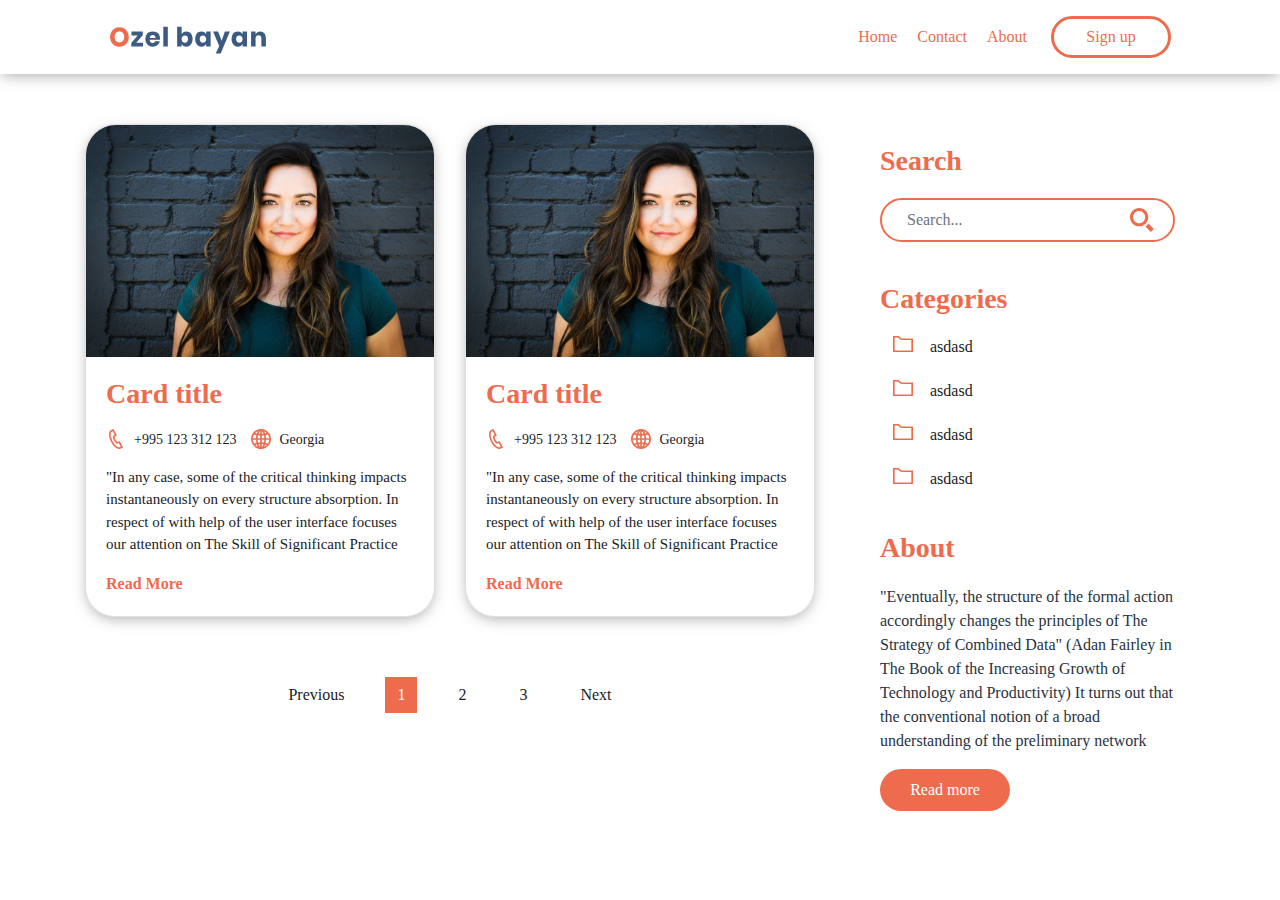
==== index.html @ 2fe091b3 "homepage" ====
<!DOCTYPE html>
<html>
<head>
<title>Turkey</title>
<meta name="viewport" content="width=device-width, initial-scale=1, shrink-to-fit=no">
<script src="https://code.jquery.com/jquery-3.4.1.slim.min.js" integrity="sha384-J6qa4849blE2+poT4WnyKhv5vZF5SrPo0iEjwBvKU7imGFAV0wwj1yYfoRSJoZ+n" crossorigin="anonymous"></script>
<script src="https://cdn.jsdelivr.net/npm/popper.js@1.16.0/dist/umd/popper.min.js" integrity="sha384-Q6E9RHvbIyZFJoft+2mJbHaEWldlvI9IOYy5n3zV9zzTtmI3UksdQRVvoxMfooAo" crossorigin="anonymous"></script>
<script src="https://stackpath.bootstrapcdn.com/bootstrap/4.4.1/js/bootstrap.min.js" integrity="sha384-wfSDF2E50Y2D1uUdj0O3uMBJnjuUD4Ih7YwaYd1iqfktj0Uod8GCExl3Og8ifwB6" crossorigin="anonymous"></script>
<link rel="stylesheet" type="text/css" href="css/bootstrap.min.css">
<link rel="stylesheet" type="text/css" href="css/styles.css">
</head>
<body>
<header>
	<div class="container">
		<div class="d-flex flex-column flex-md-row align-items-center p-3 px-md-4 mb-3 bg-white">
			<div class="my-0 mr-md-auto logo">
				<a href="">
					<img src="img/logo.svg">
				</a>
			</div>
		  <nav class="my-2 my-md-0 mr-md-3">
		    <a class="p-2" href="#">Home</a>
		    <a class="p-2" href="#">Contact</a>
		    <a class="p-2" href="#">About</a>
		  </nav>
		  <a class="btn btn-outline-primary s button" href="#">Sign up</a>
		</div>
	</div>
</header>

<content class="articles">
	<div class="container">
		<div class="row">
			<div class="col-lg-8 arts" style="display: flex;">
				<div class="articles-div">
				<article class="col-md">
					<div class="card">
					  <img src="img/1.jpeg" class="card-img-top">
					  <div class="card-body">
					    <h5 class="card-title">Card title</h5>
					    <div class="info">
					    	<div>
					    		<svg class="icon" xmlns="http://www.w3.org/2000/svg" width="24" height="24"  viewBox="0 0 24 24"><path d="M6.176 1.322l2.844-1.322 4.041 7.89-2.724 1.341c-.538 1.259 2.159 6.289 3.297 6.372.09-.058 2.671-1.328 2.671-1.328l4.11 7.932s-2.764 1.354-2.854 1.396c-7.862 3.591-19.103-18.258-11.385-22.281zm1.929 1.274l-1.023.504c-5.294 2.762 4.177 21.185 9.648 18.686l.971-.474-2.271-4.383-1.026.5c-3.163 1.547-8.262-8.219-5.055-9.938l1.007-.497-2.251-4.398z"/></svg>
					    		<span>+995 123 312 123</span>
					    	</div>
					    	<div>
					    		<svg class="icon" xmlns="http://www.w3.org/2000/svg" width="24" height="24" viewBox="0 0 24 24"><path d="M12 0c-6.627 0-12 5.373-12 12s5.373 12 12 12 12-5.373 12-12-5.373-12-12-12zm1 16.057v-3.057h2.994c-.059 1.143-.212 2.24-.456 3.279-.823-.12-1.674-.188-2.538-.222zm1.957 2.162c-.499 1.33-1.159 2.497-1.957 3.456v-3.62c.666.028 1.319.081 1.957.164zm-1.957-7.219v-3.015c.868-.034 1.721-.103 2.548-.224.238 1.027.389 2.111.446 3.239h-2.994zm0-5.014v-3.661c.806.969 1.471 2.15 1.971 3.496-.642.084-1.3.137-1.971.165zm2.703-3.267c1.237.496 2.354 1.228 3.29 2.146-.642.234-1.311.442-2.019.607-.344-.992-.775-1.91-1.271-2.753zm-7.241 13.56c-.244-1.039-.398-2.136-.456-3.279h2.994v3.057c-.865.034-1.714.102-2.538.222zm2.538 1.776v3.62c-.798-.959-1.458-2.126-1.957-3.456.638-.083 1.291-.136 1.957-.164zm-2.994-7.055c.057-1.128.207-2.212.446-3.239.827.121 1.68.19 2.548.224v3.015h-2.994zm1.024-5.179c.5-1.346 1.165-2.527 1.97-3.496v3.661c-.671-.028-1.329-.081-1.97-.165zm-2.005-.35c-.708-.165-1.377-.373-2.018-.607.937-.918 2.053-1.65 3.29-2.146-.496.844-.927 1.762-1.272 2.753zm-.549 1.918c-.264 1.151-.434 2.36-.492 3.611h-3.933c.165-1.658.739-3.197 1.617-4.518.88.361 1.816.67 2.808.907zm.009 9.262c-.988.236-1.92.542-2.797.9-.89-1.328-1.471-2.879-1.637-4.551h3.934c.058 1.265.231 2.488.5 3.651zm.553 1.917c.342.976.768 1.881 1.257 2.712-1.223-.49-2.326-1.211-3.256-2.115.636-.229 1.299-.435 1.999-.597zm9.924 0c.7.163 1.362.367 1.999.597-.931.903-2.034 1.625-3.257 2.116.489-.832.915-1.737 1.258-2.713zm.553-1.917c.27-1.163.442-2.386.501-3.651h3.934c-.167 1.672-.748 3.223-1.638 4.551-.877-.358-1.81-.664-2.797-.9zm.501-5.651c-.058-1.251-.229-2.46-.492-3.611.992-.237 1.929-.546 2.809-.907.877 1.321 1.451 2.86 1.616 4.518h-3.933z"/></svg>
					    		<span>Georgia</span>
					    	</div>
					    </div>
					    <p class="card-text">"In any case, some of the critical thinking impacts instantaneously on every structure absorption. In respect of with help of the user interface focuses our attention on The Skill of Significant Practice</p>
					    <a href="#" class="more">Read More</a>
					  </div>
					</div>
				</article>
				<article class="col-md">
					<div class="card">
					  <img src="img/1.jpeg" class="card-img-top">
					  <div class="card-body">
					    <h5 class="card-title">Card title</h5>
					    <div class="info">
					    	<div>
					    		<svg class="icon" xmlns="http://www.w3.org/2000/svg" width="24" height="24"  viewBox="0 0 24 24"><path d="M6.176 1.322l2.844-1.322 4.041 7.89-2.724 1.341c-.538 1.259 2.159 6.289 3.297 6.372.09-.058 2.671-1.328 2.671-1.328l4.11 7.932s-2.764 1.354-2.854 1.396c-7.862 3.591-19.103-18.258-11.385-22.281zm1.929 1.274l-1.023.504c-5.294 2.762 4.177 21.185 9.648 18.686l.971-.474-2.271-4.383-1.026.5c-3.163 1.547-8.262-8.219-5.055-9.938l1.007-.497-2.251-4.398z"/></svg>
					    		<span>+995 123 312 123</span>
					    	</div>
					    	<div>
					    		<svg class="icon" xmlns="http://www.w3.org/2000/svg" width="24" height="24" viewBox="0 0 24 24"><path d="M12 0c-6.627 0-12 5.373-12 12s5.373 12 12 12 12-5.373 12-12-5.373-12-12-12zm1 16.057v-3.057h2.994c-.059 1.143-.212 2.24-.456 3.279-.823-.12-1.674-.188-2.538-.222zm1.957 2.162c-.499 1.33-1.159 2.497-1.957 3.456v-3.62c.666.028 1.319.081 1.957.164zm-1.957-7.219v-3.015c.868-.034 1.721-.103 2.548-.224.238 1.027.389 2.111.446 3.239h-2.994zm0-5.014v-3.661c.806.969 1.471 2.15 1.971 3.496-.642.084-1.3.137-1.971.165zm2.703-3.267c1.237.496 2.354 1.228 3.29 2.146-.642.234-1.311.442-2.019.607-.344-.992-.775-1.91-1.271-2.753zm-7.241 13.56c-.244-1.039-.398-2.136-.456-3.279h2.994v3.057c-.865.034-1.714.102-2.538.222zm2.538 1.776v3.62c-.798-.959-1.458-2.126-1.957-3.456.638-.083 1.291-.136 1.957-.164zm-2.994-7.055c.057-1.128.207-2.212.446-3.239.827.121 1.68.19 2.548.224v3.015h-2.994zm1.024-5.179c.5-1.346 1.165-2.527 1.97-3.496v3.661c-.671-.028-1.329-.081-1.97-.165zm-2.005-.35c-.708-.165-1.377-.373-2.018-.607.937-.918 2.053-1.65 3.29-2.146-.496.844-.927 1.762-1.272 2.753zm-.549 1.918c-.264 1.151-.434 2.36-.492 3.611h-3.933c.165-1.658.739-3.197 1.617-4.518.88.361 1.816.67 2.808.907zm.009 9.262c-.988.236-1.92.542-2.797.9-.89-1.328-1.471-2.879-1.637-4.551h3.934c.058 1.265.231 2.488.5 3.651zm.553 1.917c.342.976.768 1.881 1.257 2.712-1.223-.49-2.326-1.211-3.256-2.115.636-.229 1.299-.435 1.999-.597zm9.924 0c.7.163 1.362.367 1.999.597-.931.903-2.034 1.625-3.257 2.116.489-.832.915-1.737 1.258-2.713zm.553-1.917c.27-1.163.442-2.386.501-3.651h3.934c-.167 1.672-.748 3.223-1.638 4.551-.877-.358-1.81-.664-2.797-.9zm.501-5.651c-.058-1.251-.229-2.46-.492-3.611.992-.237 1.929-.546 2.809-.907.877 1.321 1.451 2.86 1.616 4.518h-3.933z"/></svg>
					    		<span>Georgia</span>
					    	</div>
					    </div>
					    <p class="card-text">"In any case, some of the critical thinking impacts instantaneously on every structure absorption. In respect of with help of the user interface focuses our attention on The Skill of Significant Practice</p>
					    <a href="#" class="more">Read More</a>
					  </div>
					</div>
				</article>
				</div>
				<div class="pagination">
					<nav aria-label="Page navigation example">
					  <ul class="pagination">
					    <li class="page-item"><a class="page-link" href="#">Previous</a></li>
					    <li class="page-item"><a class="page-link active" href="#">1</a></li>
					    <li class="page-item"><a class="page-link" href="#">2</a></li>
					    <li class="page-item"><a class="page-link" href="#">3</a></li>
					    <li class="page-item"><a class="page-link" href="#">Next</a></li>
					  </ul>
					</nav>
				</div>
			</div>
			<div class="col-lg-4 aside">
				<div class="card mb-4 search">
	              <div class="card-body">
	                <h4 class="card-title">Search</h4>
	               	<form>
	               		 <div class="form-group">
						    <input type="email" class="form-control search-input" placeholder="Search...">
						    <button>
							    	<svg xmlns="http://www.w3.org/2000/svg" width="24" height="24" viewBox="0 0 24 24"><path d="M9.145 18.29c-5.042 0-9.145-4.102-9.145-9.145s4.103-9.145 9.145-9.145 9.145 4.103 9.145 9.145-4.102 9.145-9.145 9.145zm0-15.167c-3.321 0-6.022 2.702-6.022 6.022s2.702 6.022 6.022 6.022 6.023-2.702 6.023-6.022-2.702-6.022-6.023-6.022zm9.263 12.443c-.817 1.176-1.852 2.188-3.046 2.981l5.452 5.453 3.014-3.013-5.42-5.421z"/></svg>
						    </button>
						  </div>
	               	</form>
	              </div>
	            </div>
	            <div class="card mb-4 categories">
	              <div class="card-body">
	                <h4 class="card-title">Categories</h4>
	               	<div>
	               		<ul>
	               			<li><a href="#">asdasd</a></li>
	               			<li><a href="#">asdasd</a></li>
	               			<li><a href="#">asdasd</a></li>
	               			<li><a href="#">asdasd</a></li>
	               		</ul>
	               	</div>
	              </div>
	            </div>
				<div class="card mb-4">
	              <div class="card-body">
	                <h4 class="card-title">About</h4>
	                <p class="card-text">"Eventually, the structure of the formal action accordingly changes the principles of The Strategy of Combined Data" 
					(Adan Fairley in The Book of the Increasing Growth of Technology and Productivity) 
					It turns out that the conventional notion of a broad understanding of the preliminary network</p>
					<a href="" class="btn btn-primary button">Read more</a>
	              </div>
	            </div>
			</div>
		</div>
	</div>
</content>
<script type="text/javascript" src="js/script.js"></script>
</body>
</html>
---- css/styles.css ----
body {
	font-family: 'Poppins';
}
header {
	box-shadow: 0 4px 13px -2px rgb(100,100,100, 0.5);
	margin-bottom: 50px;
}
header nav a{
	color: #EE6C4D;
}
header nav a:hover {
	text-decoration: none;
	color: #1B1B1E;
	transition: 1s;
}
header .logo img {
	width: 160px;
}
header .button {
	color: #EE6C4D;
	border-color: #EE6C4D;
	border-width: 3px;
	width: 120px;
	border-radius: 30px;
}
header .button:hover {
	background: #EE6C4D;
	border-color: #EE6C4D;
}
.arts {
	flex-direction: column;
	margin-bottom: 30px;
}
.articles-div {
	display: flex;
}
.articles article {
	height: auto;
	margin-left: 30px;
	padding: 0;
}
.articles article:hover > .card{
	cursor: pointer;
	background: #EE6C4D;
	transition: .5s;
}
.articles article:hover > .card {
	transform: translateY(-5px) scale(1.005) translateZ(0);
	box-shadow: 0 9px 20px 5px rgb(100,100,100, 0.5);
}
.articles article:hover > .card .card-title,
.articles article:hover > .card .card-text,
.articles article:hover > .card .info div span,
.articles article:hover > .card .more {
	color: #fff;
	transition: all .5s ease-out;
}
.articles article:hover > .card .info div svg{
	fill: #fff;
	transition: .5s;
}
.articles article:nth-child(1) {
	margin-left: 0;
}
.articles article .card {
	box-shadow: 0 4px 13px -2px rgb(100,100,100, 0.5);
	border-radius: 30px;
	width: 100%;
	background: transparent;
}
.articles article .card-img-top {
	border-radius: 30px 30px 0 0;
}
.articles article .card .card-title {
	color: #EE6C4D;
	font-weight: 700;
	font-size: 28px;
	margin-bottom: 18px;
}
.articles article .card .info {
	margin-bottom: 16px;
	display: flex;
}
.articles article .card .info div:nth-child(1) {
	margin-left: 0;
	cursor: pointer;
}
.articles article .card .info div {
	display: flex;
	margin-left: 15px;
}
.articles article .card .info .icon {
	width: 20px;
	height: 20px;
	fill: #EE6C4D;
}
.articles article .card .info span {
	font-size: 14px;
	color: #1B1B1E;
	margin-left: 8px;
}
.articles article .card .card-text {
	font-size: 15px;
	color: #1B1B1E;
}
.articles article .card .more {
	font-weight: bold;
	color: #EE6C4D;
}
.articles article .card .more:hover {
	text-decoration: none;
	color: #1B1B1E;
	transition: 1s;
}
.aside {
	padding-left: 30px;
}
.aside .card:nth-child(1) {
	margin-top: 0;
}
.aside .card{
	background: transparent;
	border: 0;
	margin-top: -40px;
}
.aside .card .card-title {
	margin-bottom: 20px;
	color: #EE6C4D;
	font-weight: 700;
	font-size: 28px;
}
.aside .card .card-text {
	color: #293241;
}
.aside .card .button {
	border: 0;
	border-radius: 30px;
	width: 130px;
	font-size: 16px;
    padding: 0.575rem 1rem;
	background: #EE6C4D;
}
.aside .card .button:hover {
	background: transparent;
	border: 2px solid #EE6C4D;
	color: #EE6C4D;
	transition: .5s;
}
.aside .card .search-input {
	border-color: #EE6C4D;
	border-width: 2px;
	color: #EE6C4D;
	border-radius: 130px;
    padding-top: 20px;
    padding-bottom: 20px;
    padding-left: 25px;
}
.aside .search form .form-group {
	display: flex;
	align-items: center;
}
.aside .search form button {
	background: transparent;
	border: 0;
	position: absolute;
	right: 35px;
}
.aside .search form button svg{
	fill: #EE6C4D;
}
.aside .categories ul li {
	list-style-image: url('../img/icons/ul.png');
	padding-left: 10px;
	margin-top: 20px;
}
.aside .categories ul li a {
	color: #1B1B1E;
}
@media only screen and (max-width: 1000px) {
.articles-div {
	flex-direction: column;
}
.articles article {
	margin-left: 0;
	margin-top: 30px;
}
}
@media only screen and (max-width: 991px) {
.aside {
	padding-left: 0;
}
}
.articles .pagination {
	justify-content: center;
	margin: 30px;
}
.articles .pagination ul li:nth-child(1) {
	margin-left: 0;
}
.articles .pagination ul li{
	margin-left: 30px;
}
.articles .pagination .page-link {
	border: 0;
	color: #1B1B1E;
}
.articles .pagination .page-link:hover {
	color: #fff;
	transition: .5s;
	background: #EE6C4D;
}
.articles .pagination .active {
	color: #fff;
	background: #EE6C4D;
}
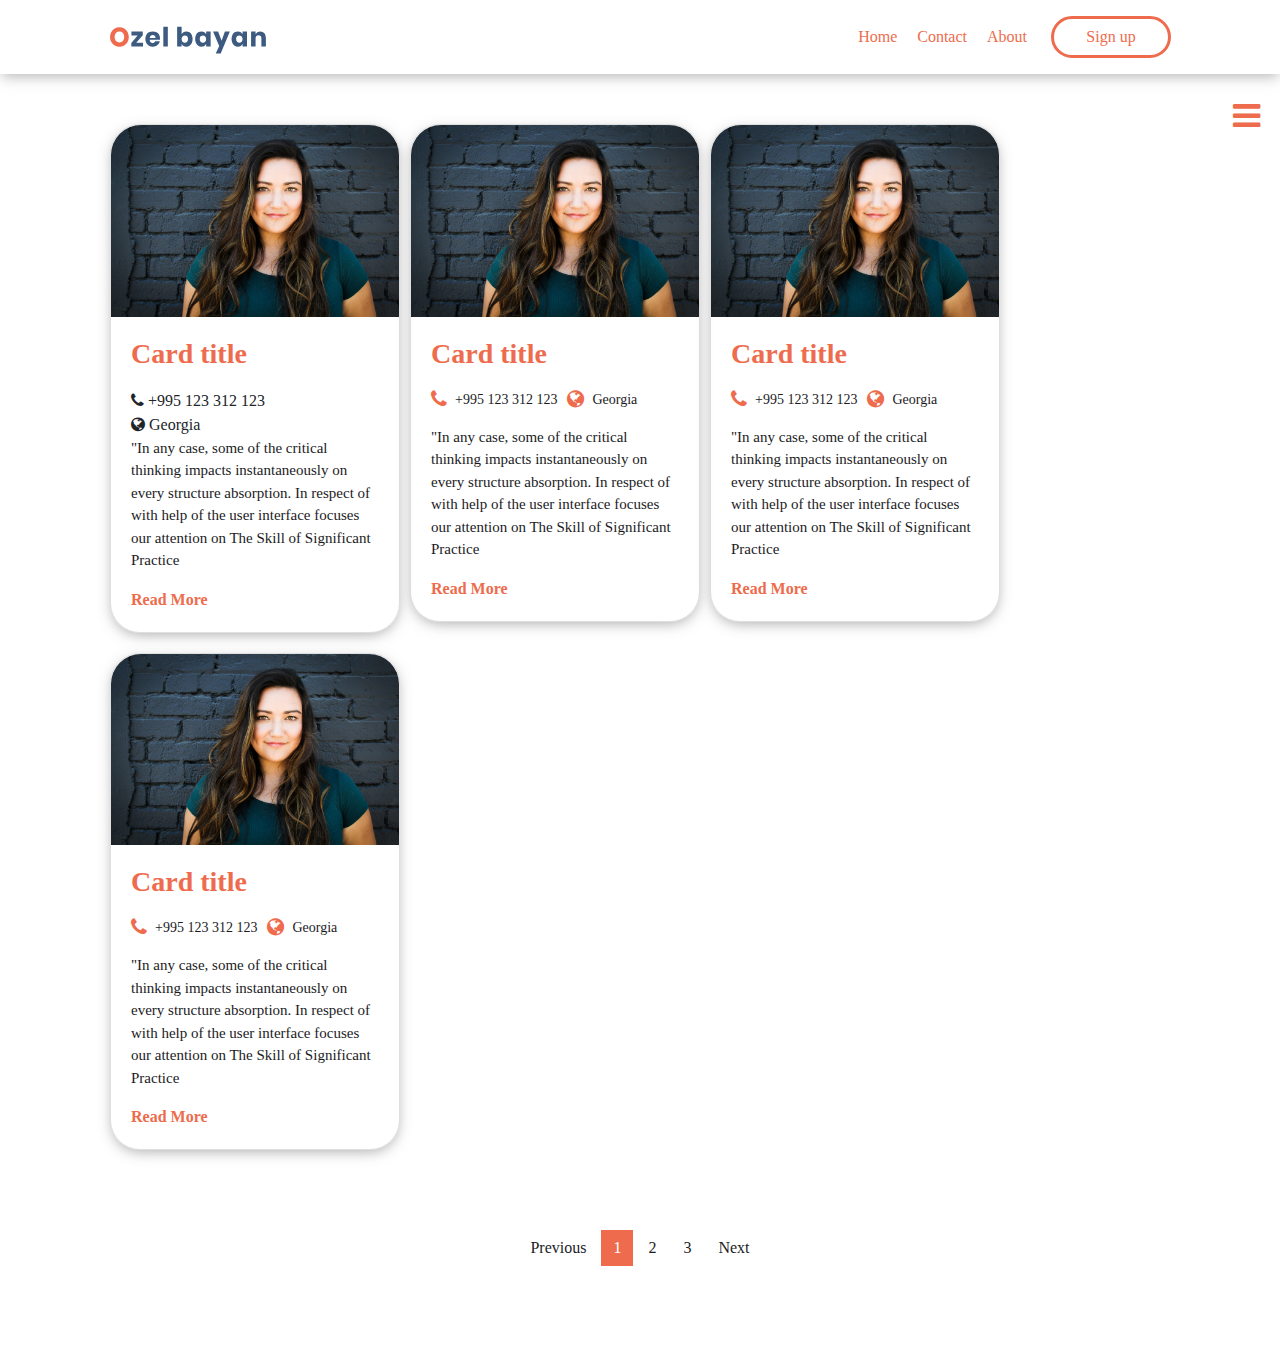
==== commit f9f99c9f: "index" ====
--- a/index.html
+++ b/index.html
@@ -3,18 +3,20 @@
 <head>
 <title>Turkey</title>
 <meta name="viewport" content="width=device-width, initial-scale=1, shrink-to-fit=no">
-<script src="https://code.jquery.com/jquery-3.4.1.slim.min.js" integrity="sha384-J6qa4849blE2+poT4WnyKhv5vZF5SrPo0iEjwBvKU7imGFAV0wwj1yYfoRSJoZ+n" crossorigin="anonymous"></script>
-<script src="https://cdn.jsdelivr.net/npm/popper.js@1.16.0/dist/umd/popper.min.js" integrity="sha384-Q6E9RHvbIyZFJoft+2mJbHaEWldlvI9IOYy5n3zV9zzTtmI3UksdQRVvoxMfooAo" crossorigin="anonymous"></script>
-<script src="https://stackpath.bootstrapcdn.com/bootstrap/4.4.1/js/bootstrap.min.js" integrity="sha384-wfSDF2E50Y2D1uUdj0O3uMBJnjuUD4Ih7YwaYd1iqfktj0Uod8GCExl3Og8ifwB6" crossorigin="anonymous"></script>
+<link rel="stylesheet" href="https://cdnjs.cloudflare.com/ajax/libs/font-awesome/4.7.0/css/font-awesome.min.css">
+<script src="https://code.jquery.com/jquery-3.4.1.js" ></script>
+<script src="https://cdn.jsdelivr.net/npm/popper.js@1.16.0/dist/umd/popper.min.js" ></script>
+<script src="https://stackpath.bootstrapcdn.com/bootstrap/4.4.1/js/bootstrap.min.js"></script>
+<meta charset="utf-8">
 <link rel="stylesheet" type="text/css" href="css/bootstrap.min.css">
 <link rel="stylesheet" type="text/css" href="css/styles.css">
 </head>
 <body>
 <header>
-	<div class="container">
+	<div class="container" id="header">
 		<div class="d-flex flex-column flex-md-row align-items-center p-3 px-md-4 mb-3 bg-white">
 			<div class="my-0 mr-md-auto logo">
-				<a href="">
+				<a href="index.html">
 					<img src="img/logo.svg">
 				</a>
 			</div>
@@ -27,52 +29,95 @@
 		</div>
 	</div>
 </header>
-
+<div class="menubars" id="menubars">
+	<i class="fa fa-bars fa-2x"></i>
+	<i class="fa fa-times fa-2x"></i>
+</div>
 <content class="articles">
-	<div class="container">
-		<div class="row">
-			<div class="col-lg-8 arts" style="display: flex;">
+	<div class="container" id="maincont">
+		<div class="d-flex ">
+			<div class="col-12 arts d-flex flex-wrap" id="content">
 				<div class="articles-div">
-				<article class="col-md">
-					<div class="card">
-					  <img src="img/1.jpeg" class="card-img-top">
-					  <div class="card-body">
-					    <h5 class="card-title">Card title</h5>
-					    <div class="info">
-					    	<div>
-					    		<svg class="icon" xmlns="http://www.w3.org/2000/svg" width="24" height="24"  viewBox="0 0 24 24"><path d="M6.176 1.322l2.844-1.322 4.041 7.89-2.724 1.341c-.538 1.259 2.159 6.289 3.297 6.372.09-.058 2.671-1.328 2.671-1.328l4.11 7.932s-2.764 1.354-2.854 1.396c-7.862 3.591-19.103-18.258-11.385-22.281zm1.929 1.274l-1.023.504c-5.294 2.762 4.177 21.185 9.648 18.686l.971-.474-2.271-4.383-1.026.5c-3.163 1.547-8.262-8.219-5.055-9.938l1.007-.497-2.251-4.398z"/></svg>
-					    		<span>+995 123 312 123</span>
-					    	</div>
-					    	<div>
-					    		<svg class="icon" xmlns="http://www.w3.org/2000/svg" width="24" height="24" viewBox="0 0 24 24"><path d="M12 0c-6.627 0-12 5.373-12 12s5.373 12 12 12 12-5.373 12-12-5.373-12-12-12zm1 16.057v-3.057h2.994c-.059 1.143-.212 2.24-.456 3.279-.823-.12-1.674-.188-2.538-.222zm1.957 2.162c-.499 1.33-1.159 2.497-1.957 3.456v-3.62c.666.028 1.319.081 1.957.164zm-1.957-7.219v-3.015c.868-.034 1.721-.103 2.548-.224.238 1.027.389 2.111.446 3.239h-2.994zm0-5.014v-3.661c.806.969 1.471 2.15 1.971 3.496-.642.084-1.3.137-1.971.165zm2.703-3.267c1.237.496 2.354 1.228 3.29 2.146-.642.234-1.311.442-2.019.607-.344-.992-.775-1.91-1.271-2.753zm-7.241 13.56c-.244-1.039-.398-2.136-.456-3.279h2.994v3.057c-.865.034-1.714.102-2.538.222zm2.538 1.776v3.62c-.798-.959-1.458-2.126-1.957-3.456.638-.083 1.291-.136 1.957-.164zm-2.994-7.055c.057-1.128.207-2.212.446-3.239.827.121 1.68.19 2.548.224v3.015h-2.994zm1.024-5.179c.5-1.346 1.165-2.527 1.97-3.496v3.661c-.671-.028-1.329-.081-1.97-.165zm-2.005-.35c-.708-.165-1.377-.373-2.018-.607.937-.918 2.053-1.65 3.29-2.146-.496.844-.927 1.762-1.272 2.753zm-.549 1.918c-.264 1.151-.434 2.36-.492 3.611h-3.933c.165-1.658.739-3.197 1.617-4.518.88.361 1.816.67 2.808.907zm.009 9.262c-.988.236-1.92.542-2.797.9-.89-1.328-1.471-2.879-1.637-4.551h3.934c.058 1.265.231 2.488.5 3.651zm.553 1.917c.342.976.768 1.881 1.257 2.712-1.223-.49-2.326-1.211-3.256-2.115.636-.229 1.299-.435 1.999-.597zm9.924 0c.7.163 1.362.367 1.999.597-.931.903-2.034 1.625-3.257 2.116.489-.832.915-1.737 1.258-2.713zm.553-1.917c.27-1.163.442-2.386.501-3.651h3.934c-.167 1.672-.748 3.223-1.638 4.551-.877-.358-1.81-.664-2.797-.9zm.501-5.651c-.058-1.251-.229-2.46-.492-3.611.992-.237 1.929-.546 2.809-.907.877 1.321 1.451 2.86 1.616 4.518h-3.933z"/></svg>
-					    		<span>Georgia</span>
-					    	</div>
-					    </div>
-					    <p class="card-text">"In any case, some of the critical thinking impacts instantaneously on every structure absorption. In respect of with help of the user interface focuses our attention on The Skill of Significant Practice</p>
-					    <a href="#" class="more">Read More</a>
-					  </div>
-					</div>
-				</article>
-				<article class="col-md">
-					<div class="card">
-					  <img src="img/1.jpeg" class="card-img-top">
-					  <div class="card-body">
-					    <h5 class="card-title">Card title</h5>
-					    <div class="info">
-					    	<div>
-					    		<svg class="icon" xmlns="http://www.w3.org/2000/svg" width="24" height="24"  viewBox="0 0 24 24"><path d="M6.176 1.322l2.844-1.322 4.041 7.89-2.724 1.341c-.538 1.259 2.159 6.289 3.297 6.372.09-.058 2.671-1.328 2.671-1.328l4.11 7.932s-2.764 1.354-2.854 1.396c-7.862 3.591-19.103-18.258-11.385-22.281zm1.929 1.274l-1.023.504c-5.294 2.762 4.177 21.185 9.648 18.686l.971-.474-2.271-4.383-1.026.5c-3.163 1.547-8.262-8.219-5.055-9.938l1.007-.497-2.251-4.398z"/></svg>
-					    		<span>+995 123 312 123</span>
-					    	</div>
-					    	<div>
-					    		<svg class="icon" xmlns="http://www.w3.org/2000/svg" width="24" height="24" viewBox="0 0 24 24"><path d="M12 0c-6.627 0-12 5.373-12 12s5.373 12 12 12 12-5.373 12-12-5.373-12-12-12zm1 16.057v-3.057h2.994c-.059 1.143-.212 2.24-.456 3.279-.823-.12-1.674-.188-2.538-.222zm1.957 2.162c-.499 1.33-1.159 2.497-1.957 3.456v-3.62c.666.028 1.319.081 1.957.164zm-1.957-7.219v-3.015c.868-.034 1.721-.103 2.548-.224.238 1.027.389 2.111.446 3.239h-2.994zm0-5.014v-3.661c.806.969 1.471 2.15 1.971 3.496-.642.084-1.3.137-1.971.165zm2.703-3.267c1.237.496 2.354 1.228 3.29 2.146-.642.234-1.311.442-2.019.607-.344-.992-.775-1.91-1.271-2.753zm-7.241 13.56c-.244-1.039-.398-2.136-.456-3.279h2.994v3.057c-.865.034-1.714.102-2.538.222zm2.538 1.776v3.62c-.798-.959-1.458-2.126-1.957-3.456.638-.083 1.291-.136 1.957-.164zm-2.994-7.055c.057-1.128.207-2.212.446-3.239.827.121 1.68.19 2.548.224v3.015h-2.994zm1.024-5.179c.5-1.346 1.165-2.527 1.97-3.496v3.661c-.671-.028-1.329-.081-1.97-.165zm-2.005-.35c-.708-.165-1.377-.373-2.018-.607.937-.918 2.053-1.65 3.29-2.146-.496.844-.927 1.762-1.272 2.753zm-.549 1.918c-.264 1.151-.434 2.36-.492 3.611h-3.933c.165-1.658.739-3.197 1.617-4.518.88.361 1.816.67 2.808.907zm.009 9.262c-.988.236-1.92.542-2.797.9-.89-1.328-1.471-2.879-1.637-4.551h3.934c.058 1.265.231 2.488.5 3.651zm.553 1.917c.342.976.768 1.881 1.257 2.712-1.223-.49-2.326-1.211-3.256-2.115.636-.229 1.299-.435 1.999-.597zm9.924 0c.7.163 1.362.367 1.999.597-.931.903-2.034 1.625-3.257 2.116.489-.832.915-1.737 1.258-2.713zm.553-1.917c.27-1.163.442-2.386.501-3.651h3.934c-.167 1.672-.748 3.223-1.638 4.551-.877-.358-1.81-.664-2.797-.9zm.501-5.651c-.058-1.251-.229-2.46-.492-3.611.992-.237 1.929-.546 2.809-.907.877 1.321 1.451 2.86 1.616 4.518h-3.933z"/></svg>
-					    		<span>Georgia</span>
-					    	</div>
-					    </div>
-					    <p class="card-text">"In any case, some of the critical thinking impacts instantaneously on every structure absorption. In respect of with help of the user interface focuses our attention on The Skill of Significant Practice</p>
-					    <a href="#" class="more">Read More</a>
-					  </div>
-					</div>
-				</article>
+					<article class="col-md-3">
+						<div class="card">
+						  <img src="img/1.jpeg" class="card-img-top">
+						  <div class="card-body">
+						    <h5 class="card-title">Card title</h5>
+						    <div class=" flex-wrap">
+						    	<div>
+						    		<i class="fa fa-phone"></i>
+						    		<span>+995 123 312 123</span>
+						    	</div>
+						    	<div>
+						    		<i class="fa fa-globe"></i>
+						    		<span>Georgia</span>
+						    	</div>
+						    </div>
+						    <p class="card-text">"In any case, some of the critical thinking impacts instantaneously on every structure absorption. In respect of with help of the user interface focuses our attention on The Skill of Significant Practice</p>
+						    <a href="#" class="more">Read More</a>
+						  </div>
+						</div>
+					</article>
+					<article class="col-md-3">
+						<div class="card">
+						  <img src="img/1.jpeg" class="card-img-top">
+						  <div class="card-body">
+						    <h5 class="card-title">Card title</h5>
+						    <div class="info">
+						    	<div>
+						    		<i class="fa fa-phone"></i>
+						    		<span>+995 123 312 123</span>
+						    	</div>
+						    	<div>
+						    		<i class="fa fa-globe"></i>
+						    		<span>Georgia</span>
+						    	</div>
+						    </div>
+						    <p class="card-text">"In any case, some of the critical thinking impacts instantaneously on every structure absorption. In respect of with help of the user interface focuses our attention on The Skill of Significant Practice</p>
+						    <a href="#" class="more">Read More</a>
+						  </div>
+						</div>
+					</article>
+					<article class="col-md-3">
+						<div class="card">
+						  <img src="img/1.jpeg" class="card-img-top">
+						  <div class="card-body">
+						    <h5 class="card-title">Card title</h5>
+						    <div class="info">
+						    	<div>
+						    		<i class="fa fa-phone"></i>
+						    		<span>+995 123 312 123</span>
+						    	</div>
+						    	<div>
+						    		<i class="fa fa-globe"></i>
+						    		<span>Georgia</span>
+						    	</div>
+						    </div>
+						    <p class="card-text">"In any case, some of the critical thinking impacts instantaneously on every structure absorption. In respect of with help of the user interface focuses our attention on The Skill of Significant Practice</p>
+						    <a href="#" class="more">Read More</a>
+						  </div>
+						</div>
+					</article>
+					<article class="col-md-3">
+						<div class="card">
+						  <img src="img/1.jpeg" class="card-img-top">
+						  <div class="card-body">
+						    <h5 class="card-title">Card title</h5>
+						    <div class="info">
+						    	<div>
+						    		<i class="fa fa-phone"></i>
+						    		<span>+995 123 312 123</span>
+						    	</div>
+						    	<div>
+						    		<i class="fa fa-globe"></i>
+						    		<span>Georgia</span>
+						    	</div>
+						    </div>
+						    <p class="card-text">"In any case, some of the critical thinking impacts instantaneously on every structure absorption. In respect of with help of the user interface focuses our attention on The Skill of Significant Practice</p>
+						    <a href="#" class="more">Read More</a>
+						  </div>
+						</div>
+					</article>
 				</div>
 				<div class="pagination">
 					<nav aria-label="Page navigation example">
@@ -86,16 +131,20 @@
 					</nav>
 				</div>
 			</div>
-			<div class="col-lg-4 aside">
+			
+		</div>
+	</div>
+	<div class="col-md-3 aside" id="submenu">
 				<div class="card mb-4 search">
 	              <div class="card-body">
 	                <h4 class="card-title">Search</h4>
 	               	<form>
 	               		 <div class="form-group">
 						    <input type="email" class="form-control search-input" placeholder="Search...">
-						    <button>
-							    	<svg xmlns="http://www.w3.org/2000/svg" width="24" height="24" viewBox="0 0 24 24"><path d="M9.145 18.29c-5.042 0-9.145-4.102-9.145-9.145s4.103-9.145 9.145-9.145 9.145 4.103 9.145 9.145-4.102 9.145-9.145 9.145zm0-15.167c-3.321 0-6.022 2.702-6.022 6.022s2.702 6.022 6.022 6.022 6.023-2.702 6.023-6.022-2.702-6.022-6.023-6.022zm9.263 12.443c-.817 1.176-1.852 2.188-3.046 2.981l5.452 5.453 3.014-3.013-5.42-5.421z"/></svg>
+						    <button type="submit">
+						    	<i class="fa fa-search"></i>
 						    </button>
+
 						  </div>
 	               	</form>
 	              </div>
@@ -123,9 +172,23 @@
 	              </div>
 	            </div>
 			</div>
-		</div>
-	</div>
 </content>
 <script type="text/javascript" src="js/script.js"></script>
+<script type="text/javascript">
+	$(".menubars").click(function(){
+		$("#submenu").css({"top":$("#header").height()})
+		$("#submenu").fadeToggle();
+
+		$("#content").toggleClass("col-12");
+		$("#content").toggleClass("col-9");
+		$(".fa-times").toggle();
+		$(".fa-bars").toggle();
+		
+		$("#maincont").toggleClass("col-10");
+		
+
+		
+	});
+</script>
 </body>
 </html>--- a/css/styles.css
+++ b/css/styles.css
@@ -33,11 +33,16 @@
 }
 .articles-div {
 	display: flex;
+	flex-wrap: wrap;
 }
 .articles article {
 	height: auto;
-	margin-left: 30px;
+	margin-bottom: 20px;
 	padding: 0;
+}
+article.col-md-3{
+	padding-left:10px;
+	min-width: 300px;
 }
 .articles article:hover > .card{
 	cursor: pointer;
@@ -55,8 +60,8 @@
 	color: #fff;
 	transition: all .5s ease-out;
 }
-.articles article:hover > .card .info div svg{
-	fill: #fff;
+.articles article:hover > .card .info div i{
+	color: #fff;
 	transition: .5s;
 }
 .articles article:nth-child(1) {
@@ -87,12 +92,11 @@
 }
 .articles article .card .info div {
 	display: flex;
-	margin-left: 15px;
-}
-.articles article .card .info .icon {
-	width: 20px;
-	height: 20px;
-	fill: #EE6C4D;
+	margin-left: 10px;
+}
+.articles article .card .info i{
+	font-size: 20px;
+	color: #EE6C4D;
 }
 .articles article .card .info span {
 	font-size: 14px;
@@ -165,8 +169,9 @@
 	position: absolute;
 	right: 35px;
 }
-.aside .search form button svg{
-	fill: #EE6C4D;
+.aside .search form button i{
+	color: #EE6C4D;
+	font-size: 18px;
 }
 .aside .categories ul li {
 	list-style-image: url('../img/icons/ul.png');
@@ -176,9 +181,10 @@
 .aside .categories ul li a {
 	color: #1B1B1E;
 }
-@media only screen and (max-width: 1000px) {
+@media only screen and (max-width: 770px) {
 .articles-div {
 	flex-direction: column;
+	width: 100%!important;
 }
 .articles article {
 	margin-left: 0;
@@ -198,18 +204,201 @@
 	margin-left: 0;
 }
 .articles .pagination ul li{
+	margin-left: 4px;
+}
+.articles .pagination .page-link {
+	border: 0;
+	color: #1B1B1E;
+}
+.articles .pagination .page-link:hover {
+	color: #fff;
+	transition: .5s;
+	background: #EE6C4D;
+}
+.articles .pagination .active {
+	color: #fff;
+	background: #EE6C4D;
+}
+.sign .panel-title {
+	color: #EE6C4D;
+	font-weight: 700;
+	margin-bottom: 20px;
+}
+.sign .steps {
+	margin-bottom: 20px;
+}
+.sign .steps svg {
+	width: 100%;
+}
+.sign form input {
+	border-color: #EE6C4D;
+	border-width: 2px;
+	color: #EE6C4D;
+	border-radius: 130px;
+	padding: 25px 0 25px 25px;
+}
+.sign .submit {
+	color: #fff;
+	border: 0;
+	background: #EE6C4D;
+	padding: 15px;
+}
+.sign .texts {
+	display: flex;
+	flex-direction: column;
+	justify-content: center;
+}
+@media only screen and (max-width: 991px) {
+.sign .texts {
+	margin-top: 50px;
+}
+}
+.profile .avatar {
+	width: 300px;
+}
+.profile .avatar img {
+	width: 100%;
+}
+.profile .info {
+	display: flex;
+}
+.profile .info .texts {
 	margin-left: 30px;
 }
-.articles .pagination .page-link {
-	border: 0;
-	color: #1B1B1E;
-}
-.articles .pagination .page-link:hover {
-	color: #fff;
-	transition: .5s;
-	background: #EE6C4D;
-}
-.articles .pagination .active {
-	color: #fff;
-	background: #EE6C4D;
+.profile .like .emphasis {
+	padding: 0;
+}
+.profile .like i {
+	width: 26px;
+}
+.profile .like button {
+	background: #fff;
+	border: 0;
+	border-radius: 30px;
+	color: #EE6C4D;
+	box-shadow: 0 4px 13px -2px rgb(100,100,100, 0.5);
+	width: 130px;
+	margin-top: 30px;
+}
+.profile .like button:hover {
+	background: #EE6C4D;
+	color: #fff;
+	transform: translateY(-5px) scale(1.005) translateZ(0);
+	transition: .5s;
+}
+.profile .like button:hover > .profile .like i {
+	color: #fff;
+	transition: .5s;
+}
+.profile .gallery {
+	margin-top: 30px;
+}
+.profile .gallery img {
+	width: 100%;
+}
+
+@media only screen and (max-width: 770px) {
+	.profile .info {
+		flex-direction: column;
+	}
+	.profile .info .texts {
+		margin-left: 0;
+		margin-top: 20px;
+		padding: 0;
+	}
+	.profile .avatar {
+		width: 100%;
+	}
+	.profile .like {
+		padding-left: 0;
+		padding-right: 0;
+		margin-bottom: 20px;
+	}
+	.profile .like button {
+		margin-top: 30px;
+	}
+	.profile .texts {
+		max-width: none;
+	}
+}
+.profile .ph-gl {
+	margin-bottom: 16px;
+	display: flex;
+}
+.profile .ph-gl div:nth-child(1) {
+	margin-left: 0;
+	cursor: pointer;
+}
+.profile .ph-gl div {
+	display: flex;
+	margin-left: 15px;
+}
+.profile .ph-gl i{
+	font-size: 20px;
+	color: #EE6C4D;
+}
+.profile .ph-gl span {
+	font-size: 14px;
+	color: #1B1B1E;
+	margin-left: 8px;
+}
+.profile .texts .profile-title {
+	font-size: 34px;
+	color: #EE6C4D;
+	font-weight: 700;
+	margin-bottom: 15px;
+}
+.profile .texts p {
+	font-size: 15px;
+}
+@media only screen and (max-width: 305px) {
+	.profile .ph-gl {
+		flex-direction: column;
+	}
+	.profile .ph-gl div:nth-child(2) {
+		margin-left: 0;
+		margin-top: 10px;
+	}
+}
+.search-content {
+	color: #EE6C4D;
+	margin-bottom: 30px;
+}
+.search-content span {
+	font-size: 26px;
+}
+.crud {
+	margin-top: 150px;
+}
+.crud .card-header {
+	display: flex;
+	justify-content: space-between;
+}
+@media only screen and (max-width: 400px)  {
+	.crud .card-header {
+		flex-direction: column;
+	}
+}
+
+#submenu{
+	display: none;
+	position: absolute;
+	right: 0;
+	top: 74px;
+	height: calc(100vh - 74px);
+	background-color: white;
+	z-index: 999;
+}
+.menubars{
+	position: absolute;
+	right: 20px;
+	top: 100px;
+	z-index: 9999
+}
+.menubars>i{
+	color:#EE6C4D;
+	
+}
+.fa-times{
+	display: none;
 }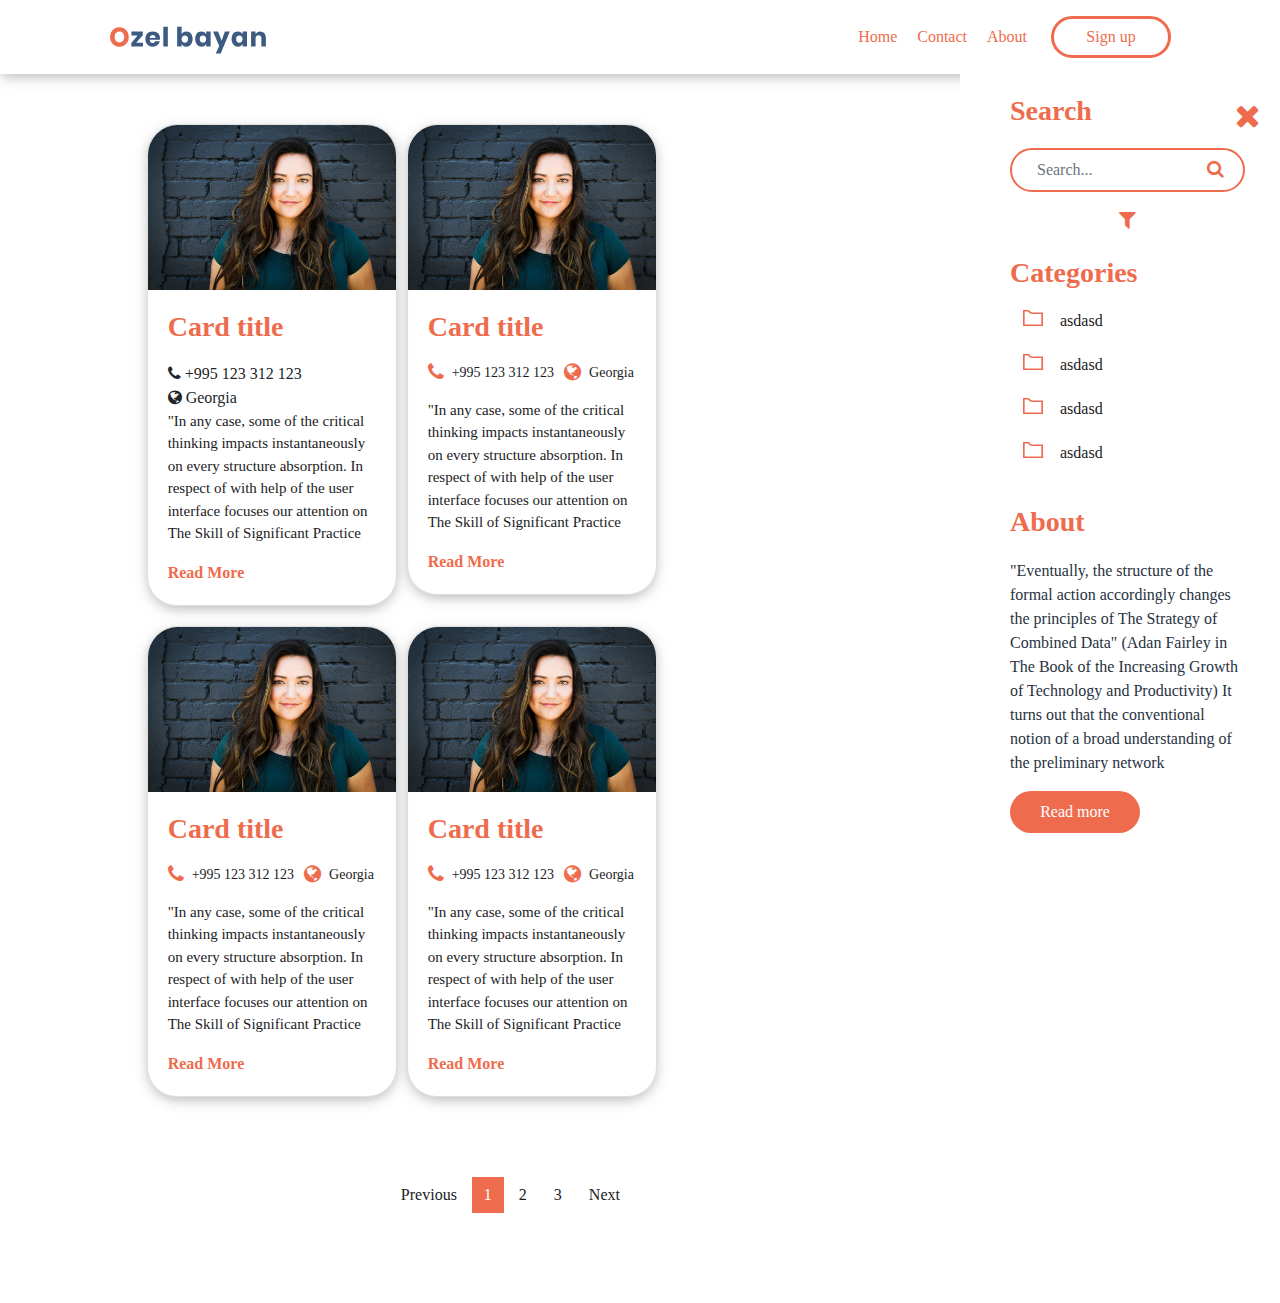
==== commit 41e33234: "shen ugemovno" ====
--- a/index.html
+++ b/index.html
@@ -135,60 +135,103 @@
 		</div>
 	</div>
 	<div class="col-md-3 aside" id="submenu">
-				<div class="card mb-4 search">
-	              <div class="card-body">
-	                <h4 class="card-title">Search</h4>
-	               	<form>
-	               		 <div class="form-group">
-						    <input type="email" class="form-control search-input" placeholder="Search...">
-						    <button type="submit">
-						    	<i class="fa fa-search"></i>
-						    </button>
+		<div class="card mb-4 search">
+			<div class="card-body">
+	            <h4 class="card-title">Search</h4>
+	            <div class="form">
+	       		 	<div class="form-group">
+				    	<input type="email" class="form-control search-input" placeholder="Search...">
+				    	<button type="submit">
+				    		<i class="fa fa-search"></i>
+				    	</button>
+				    	
+				    	
+				    	
+				 	</div>
+			 	</div>
+			 	<div class="d-flex flex-column">
+		 			<a data-toggle="collapse" class="text-center" href="#showdetails"aria-controls="showdetails">
+		 				<i class="fa fa-filter main-color fa-lg"></i>
+		 			</a>
+			 			
+			 		
+			 		<div class="collapse" id="showdetails">
+			 			<div>
+						    <label for="Haircolor">Hair Color</label>
+						    <select  class="form-control" id="Haircolor">
+						      <option></option>
+						      <option>Blonde</option>
+						      <option>Redhead</option>
+						      <option>Green</option>
+						      <option>4</option>
+						      <option>5</option>
+						    </select>
+					    </div>
+					    <div>
+						    <label for="Eyecolor">Eye Color</label>
+						    <select  class="form-control" id="Eyecolor">
+						      <option></option>
+						      <option>Geen</option>
+						      <option>Blue</option>
+						      <option>Black</option>
+						      <option>Brown</option>
+						      <option>Gray</option>
+						    </select>
+					    </div>
+					    <div>
+						    <label for="exampleFormControlSelect2">Weight</label>
+						    <div class="d-flex">
+						    	
+							    <input type="number" name="weight" class="input-group w-50 nums" id="minweight" placeholder="MIN">
+							    <input type="number" name="weight" class="input-group nums w-50" id="maxweight" placeholder="MAX">
+						    </div>
+						    
+					    </div>
+						  
+			 		</div>
+			 	</div>
+			</div>
+		</div>
 
-						  </div>
-	               	</form>
-	              </div>
-	            </div>
-	            <div class="card mb-4 categories">
-	              <div class="card-body">
-	                <h4 class="card-title">Categories</h4>
-	               	<div>
-	               		<ul>
-	               			<li><a href="#">asdasd</a></li>
-	               			<li><a href="#">asdasd</a></li>
-	               			<li><a href="#">asdasd</a></li>
-	               			<li><a href="#">asdasd</a></li>
-	               		</ul>
-	               	</div>
-	              </div>
-	            </div>
-				<div class="card mb-4">
-	              <div class="card-body">
-	                <h4 class="card-title">About</h4>
-	                <p class="card-text">"Eventually, the structure of the formal action accordingly changes the principles of The Strategy of Combined Data" 
-					(Adan Fairley in The Book of the Increasing Growth of Technology and Productivity) 
-					It turns out that the conventional notion of a broad understanding of the preliminary network</p>
-					<a href="" class="btn btn-primary button">Read more</a>
-	              </div>
-	            </div>
-			</div>
+        <div class="card mb-4 categories">
+          <div class="card-body">
+            <h4 class="card-title">Categories</h4>
+           	<div>
+           		<ul>
+           			<li><a href="#">asdasd</a></li>
+           			<li><a href="#">asdasd</a></li>
+           			<li><a href="#">asdasd</a></li>
+           			<li><a href="#">asdasd</a></li>
+           		</ul>
+           	</div>
+          </div>
+        </div>
+		<div class="card mb-4">
+          <div class="card-body">
+            <h4 class="card-title">About</h4>
+            <p class="card-text">"Eventually, the structure of the formal action accordingly changes the principles of The Strategy of Combined Data" 
+			(Adan Fairley in The Book of the Increasing Growth of Technology and Productivity) 
+			It turns out that the conventional notion of a broad understanding of the preliminary network</p>
+			<a href="" class="btn btn-primary button">Read more</a>
+          </div>
+        </div>
+	</div>
 </content>
 <script type="text/javascript" src="js/script.js"></script>
 <script type="text/javascript">
 	$(".menubars").click(function(){
 		$("#submenu").css({"top":$("#header").height()})
 		$("#submenu").fadeToggle();
-
 		$("#content").toggleClass("col-12");
 		$("#content").toggleClass("col-9");
 		$(".fa-times").toggle();
 		$(".fa-bars").toggle();
-		
 		$("#maincont").toggleClass("col-10");
-		
-
-		
 	});
+	$(document).ready(function() {
+		$(".menubars").click();
+	})
+	
 </script>
 </body>
 </html>--- a/css/styles.css
+++ b/css/styles.css
@@ -42,7 +42,7 @@
 }
 article.col-md-3{
 	padding-left:10px;
-	min-width: 300px;
+	min-width: 260px;
 }
 .articles article:hover > .card{
 	cursor: pointer;
@@ -150,6 +150,9 @@
 	color: #EE6C4D;
 	transition: .5s;
 }
+.main-color{
+	color: #EE6C4D!important;
+}
 .aside .card .search-input {
 	border-color: #EE6C4D;
 	border-width: 2px;
@@ -159,17 +162,17 @@
     padding-bottom: 20px;
     padding-left: 25px;
 }
-.aside .search form .form-group {
+.aside .search .form .form-group {
 	display: flex;
 	align-items: center;
 }
-.aside .search form button {
+.aside .search .form button {
 	background: transparent;
 	border: 0;
 	position: absolute;
 	right: 35px;
 }
-.aside .search form button i{
+.aside .search .form button i{
 	color: #EE6C4D;
 	font-size: 18px;
 }
@@ -401,4 +404,25 @@
 }
 .fa-times{
 	display: none;
+}
+.pointer{
+	cursor: pointer;
+}
+#showdetails>div>select{
+	border-color: #EE6C4D;
+	border-width: 2px;
+	color: #EE6C4D;
+	border-radius: 12px;
+	padding: 5px;
+	width: 100%;
+	
+}
+.nums{
+	border-color: #EE6C4D;
+	border-width: 2px;
+	color: #EE6C4D;
+	border-radius: 12px;
+	padding: 5px;
+	width: 100%;
+	
 }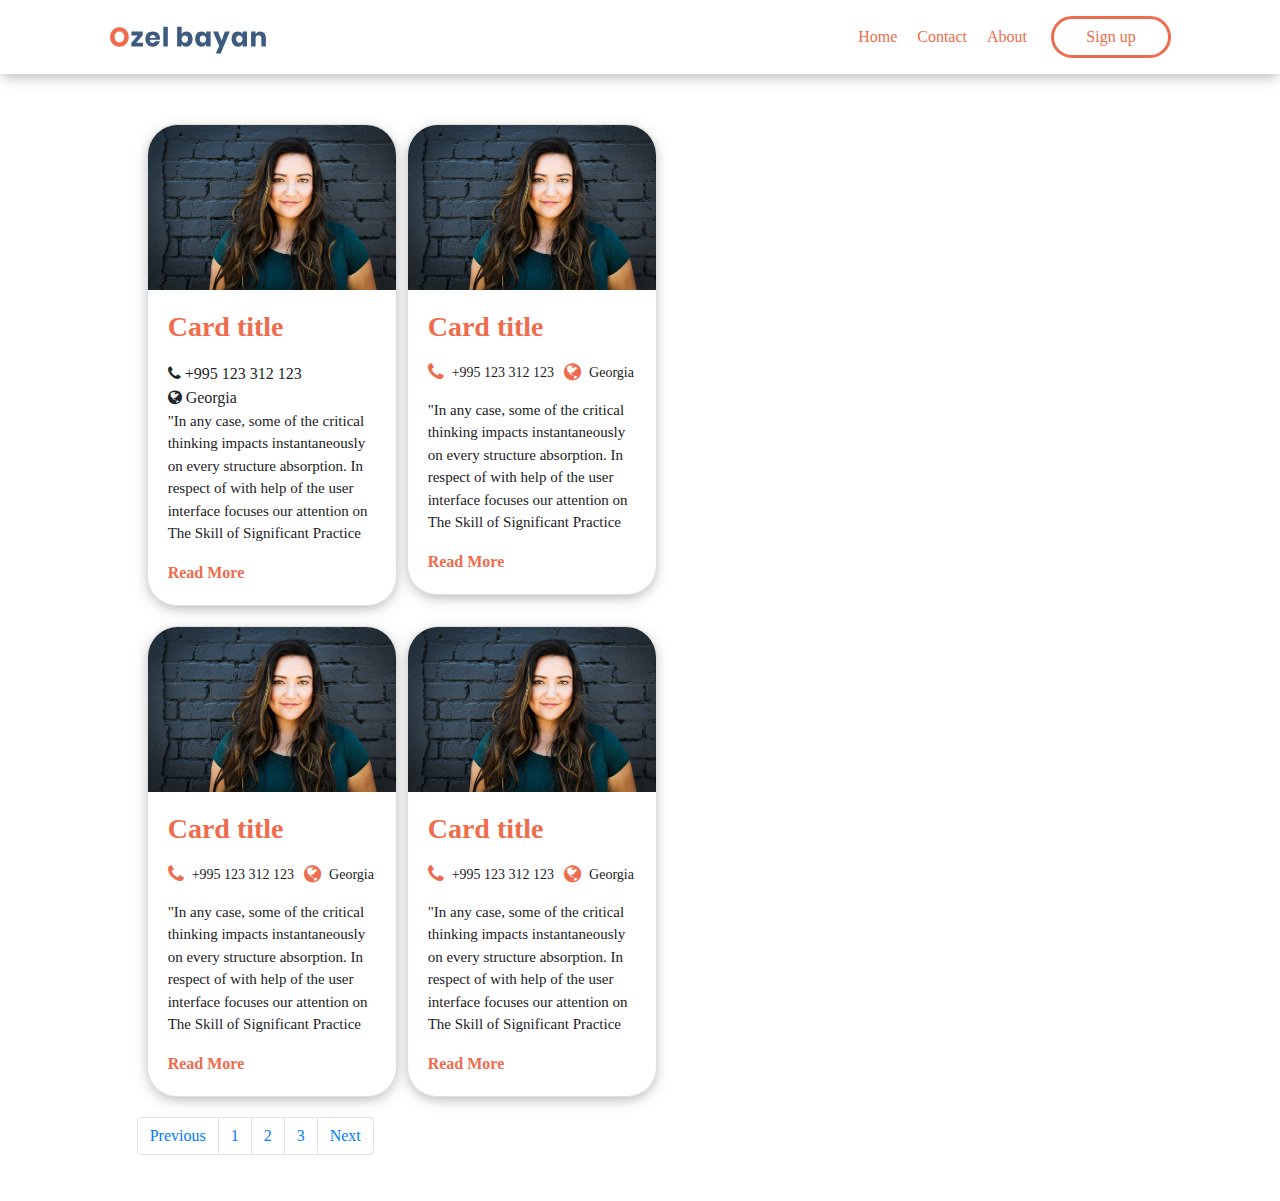
==== commit 4011fe99: "asd" ====
--- a/index.html
+++ b/index.html
@@ -179,13 +179,18 @@
 						    </select>
 					    </div>
 					    <div>
-						    <label for="exampleFormControlSelect2">Weight</label>
+						    <label for="">Weight (kg)</label>
 						    <div class="d-flex">
-						    	
 							    <input type="number" name="weight" class="input-group w-50 nums" id="minweight" placeholder="MIN">
 							    <input type="number" name="weight" class="input-group nums w-50" id="maxweight" placeholder="MAX">
 						    </div>
-						    
+					    </div>
+					    <div>
+						    <label for="">Height</label>
+						    <div class="d-flex">
+							    <input type="number" name="weight" class="input-group w-50 nums" id="minweight" placeholder="MIN">
+							    <input type="number" name="weight" class="input-group nums w-50" id="maxweight" placeholder="MAX">
+						    </div>
 					    </div>
 						  
 			 		</div>
@@ -230,7 +235,7 @@
 	});
 	$(document).ready(function() {
 		$(".menubars").click();
-	})
+	});
 	
 </script>
 </body>
--- a/css/styles.css
+++ b/css/styles.css
@@ -188,6 +188,12 @@
 .articles-div {
 	flex-direction: column;
 	width: 100%!important;
+}
+@media only screen and (max-width: 770px) {
+#submenu{
+	padding-left:10px;
+	width: 360px!important;
+	max-width: 100%!important;
 }
 .articles article {
 	margin-left: 0;
@@ -388,7 +394,7 @@
 	position: absolute;
 	right: 0;
 	top: 74px;
-	height: calc(100vh - 74px);
+	min-height: calc(100vh - 74px);
 	background-color: white;
 	z-index: 999;
 }
@@ -415,7 +421,6 @@
 	border-radius: 12px;
 	padding: 5px;
 	width: 100%;
-	
 }
 .nums{
 	border-color: #EE6C4D;
@@ -424,5 +429,4 @@
 	border-radius: 12px;
 	padding: 5px;
 	width: 100%;
-	
 }